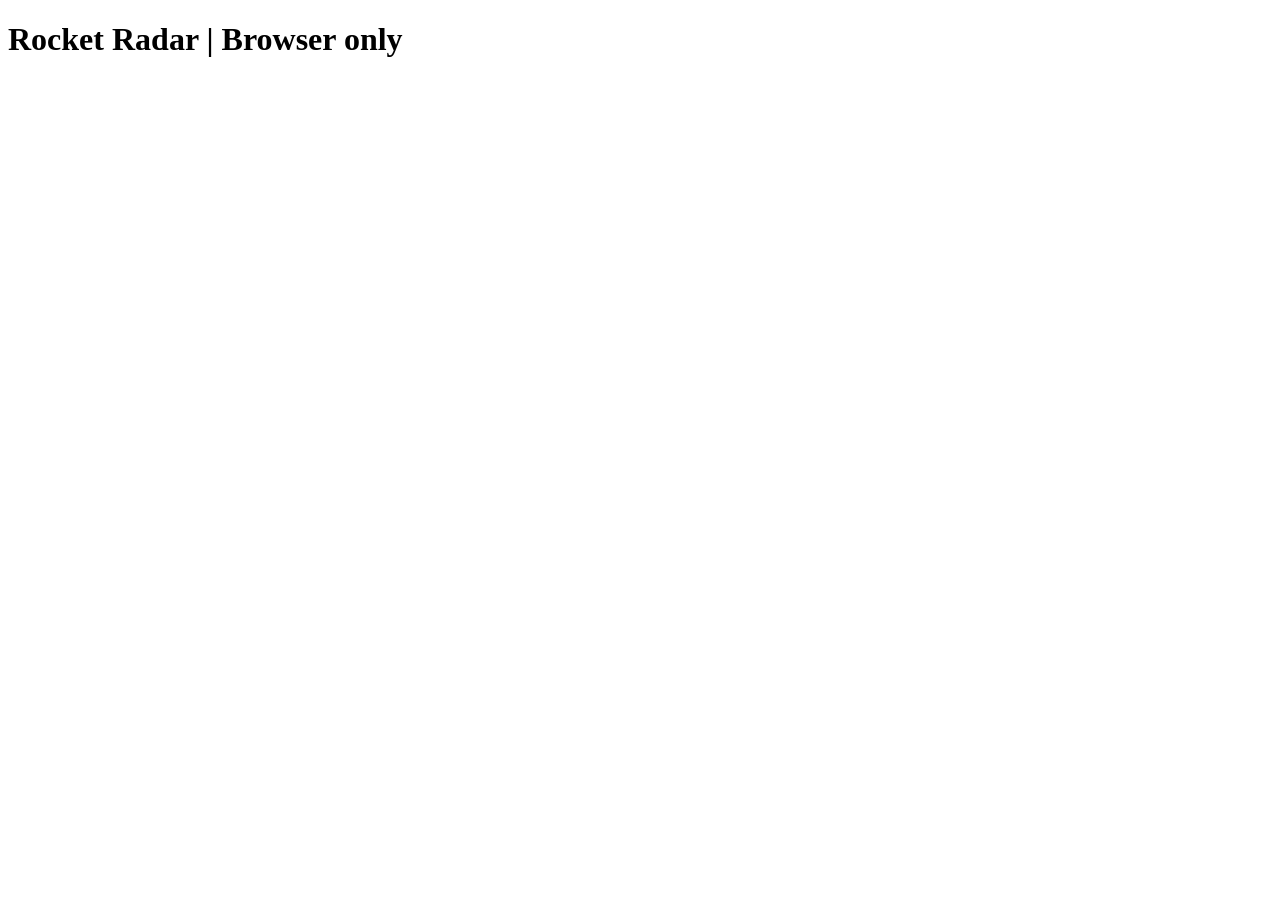
==== index.html @ 7e6109a7 "Init commit" ====
<!doctype html>
<html lang="ru">
    <head>
    <meta charset="utf-8"><meta name="viewport" content="width=device-width,initial-scale=1">
    <title>Rocket Radar | Browser only</title>
</head>
<body>
    <h1>Rocket Radar | Browser only</h1>
</body></html>
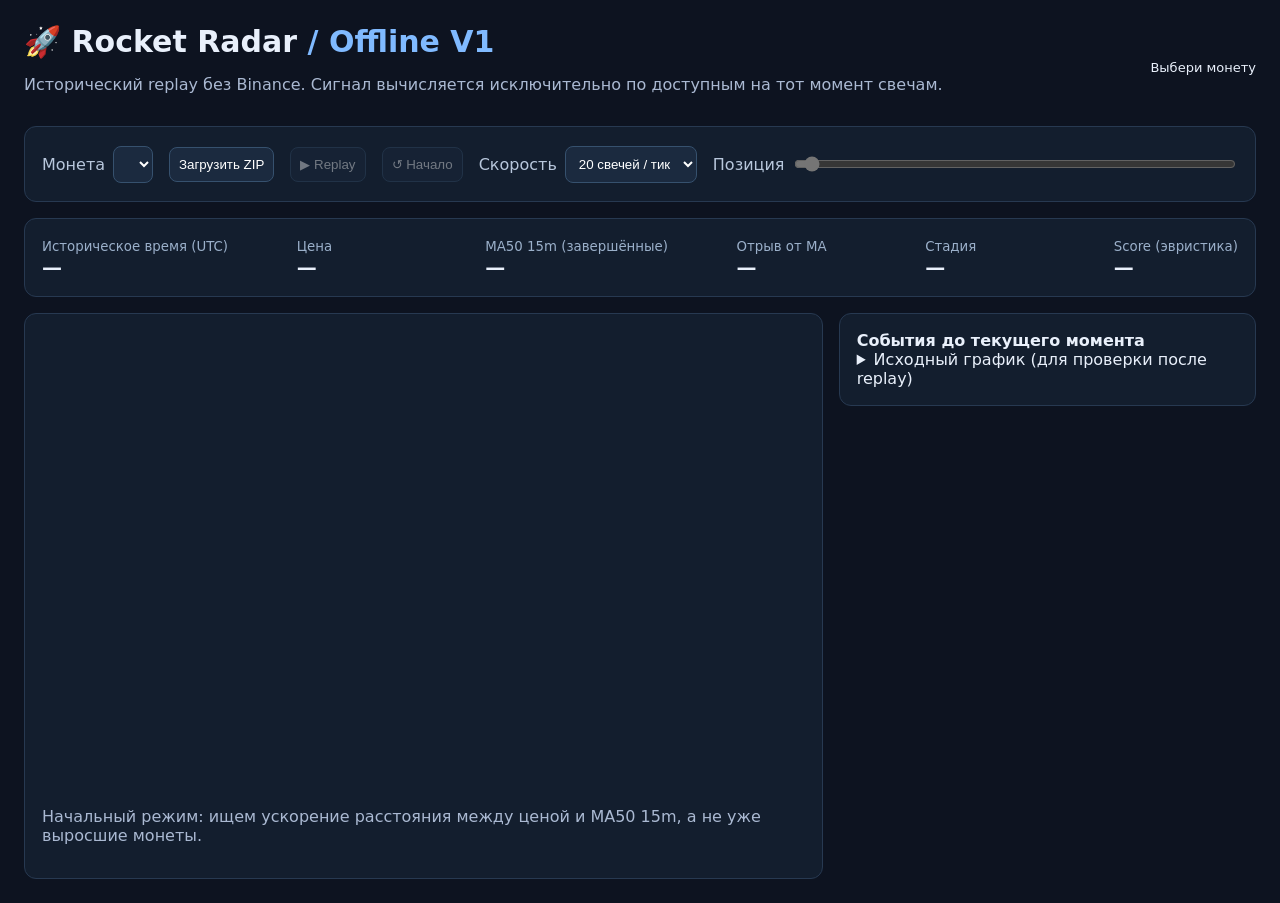
==== commit eff1eba4: "feat: offline Rocket Radar replay UI" ====
--- a/index.html
+++ b/index.html
@@ -1,9 +1,42 @@
 <!doctype html>
 <html lang="ru">
-    <head>
-    <meta charset="utf-8"><meta name="viewport" content="width=device-width,initial-scale=1">
-    <title>Rocket Radar | Browser only</title>
-</head>
+<head><meta charset="utf-8"><meta name="viewport" content="width=device-width, initial-scale=1">
+<title>Rocket Radar — Offline Replay</title>
+<style>
+:root{color-scheme:dark;font-family:system-ui,-apple-system,sans-serif;background:#0d1320;color:#e9f0fb}
+*{box-sizing:border-box}body{margin:0 auto;max-width:1450px;padding:24px}h1{margin:0 0 8px;font-size:30px}p{color:#aab9d2}
+header,.controls,.stats,.layout{display:flex;gap:16px;align-items:center;flex-wrap:wrap}header{justify-content:space-between}
+.panel{border:1px solid #273951;border-radius:12px;background:#131e2e;padding:17px;margin-top:16px}
+.controls label{display:flex;gap:8px;align-items:center;color:#b8c7dc}select,button,input{background:#1b2a3f;color:#fff;border:1px solid #36516e;border-radius:8px;padding:9px}button{cursor:pointer}button:hover{background:#294563}button:disabled{opacity:.4}input[type=range]{flex:1;min-width:150px}
+.stats{justify-content:space-between}.metric{min-width:120px}.metric strong{display:block;font-size:20px}.metric small{color:#9bb0ca}
+#chart{width:100%;height:370px;display:block}#volume{width:100%;height:90px;display:block}.layout{align-items:start}.layout>.panel:first-child{flex:2;min-width:380px}.layout>.panel:last-child{flex:1;min-width:270px}
+#events{max-height:420px;overflow:auto}table{width:100%;border-collapse:collapse;font-size:13px}td,th{text-align:left;padding:9px 5px;border-bottom:1px solid #273951}th{color:#aab9d2}td:first-child{white-space:nowrap}
+.green{color:#3fe3a5}.amber{color:#ffc26c}.gray{color:#9daec5}.blue{color:#80baff}.error{color:#ff8585}
+#status{font-size:13px}#reference{width:100%;border-radius:8px;margin-top:12px}
+</style></head>
 <body>
-    <h1>Rocket Radar | Browser only</h1>
-</body></html>
+<header><div><h1>🚀 Rocket Radar <span class="blue">/ Offline V1</span></h1><p>Исторический replay без Binance. Сигнал вычисляется исключительно по доступным на тот момент свечам.</p></div><span id="status">Выбери монету</span></header>
+<section class="panel controls">
+<label>Монета <select id="symbol"></select></label>
+<button id="load">Загрузить ZIP</button><button id="play" disabled>▶ Replay</button><button id="reset" disabled>↺ Начало</button>
+<label>Скорость <select id="speed"><option value="1">1 свеча / тик</option><option value="5">5 свечей / тик</option><option value="20" selected>20 свечей / тик</option><option value="60">60 свечей / тик</option></select></label>
+<label style="flex:1">Позиция <input id="seek" type="range" min="0" max="100" value="0" disabled></label>
+</section>
+<section class="panel stats">
+<div class="metric"><small>Историческое время (UTC)</small><strong id="clock">—</strong></div>
+<div class="metric"><small>Цена</small><strong id="price">—</strong></div>
+<div class="metric"><small>MA50 15m (завершённые)</small><strong id="ma">—</strong></div>
+<div class="metric"><small>Отрыв от MA</small><strong id="distance">—</strong></div>
+<div class="metric"><small>Стадия</small><strong id="phase">—</strong></div>
+<div class="metric"><small>Score (эвристика)</small><strong id="score">—</strong></div>
+</section>
+<div class="layout">
+<section class="panel"><canvas id="chart" width="900" height="370"></canvas><canvas id="volume" width="900" height="90"></canvas>
+<p id="details">Начальный режим: ищем ускорение расстояния между ценой и MA50 15m, а не уже выросшие монеты.</p>
+</section>
+<section class="panel"><strong>События до текущего момента</strong><div id="events"></div>
+<details><summary>Исходный график (для проверки после replay)</summary><img id="reference" alt="Исходный скриншот монеты"></details>
+</section>
+</div>
+<script type="module" src="./src/app.js"></script>
+</body></html>
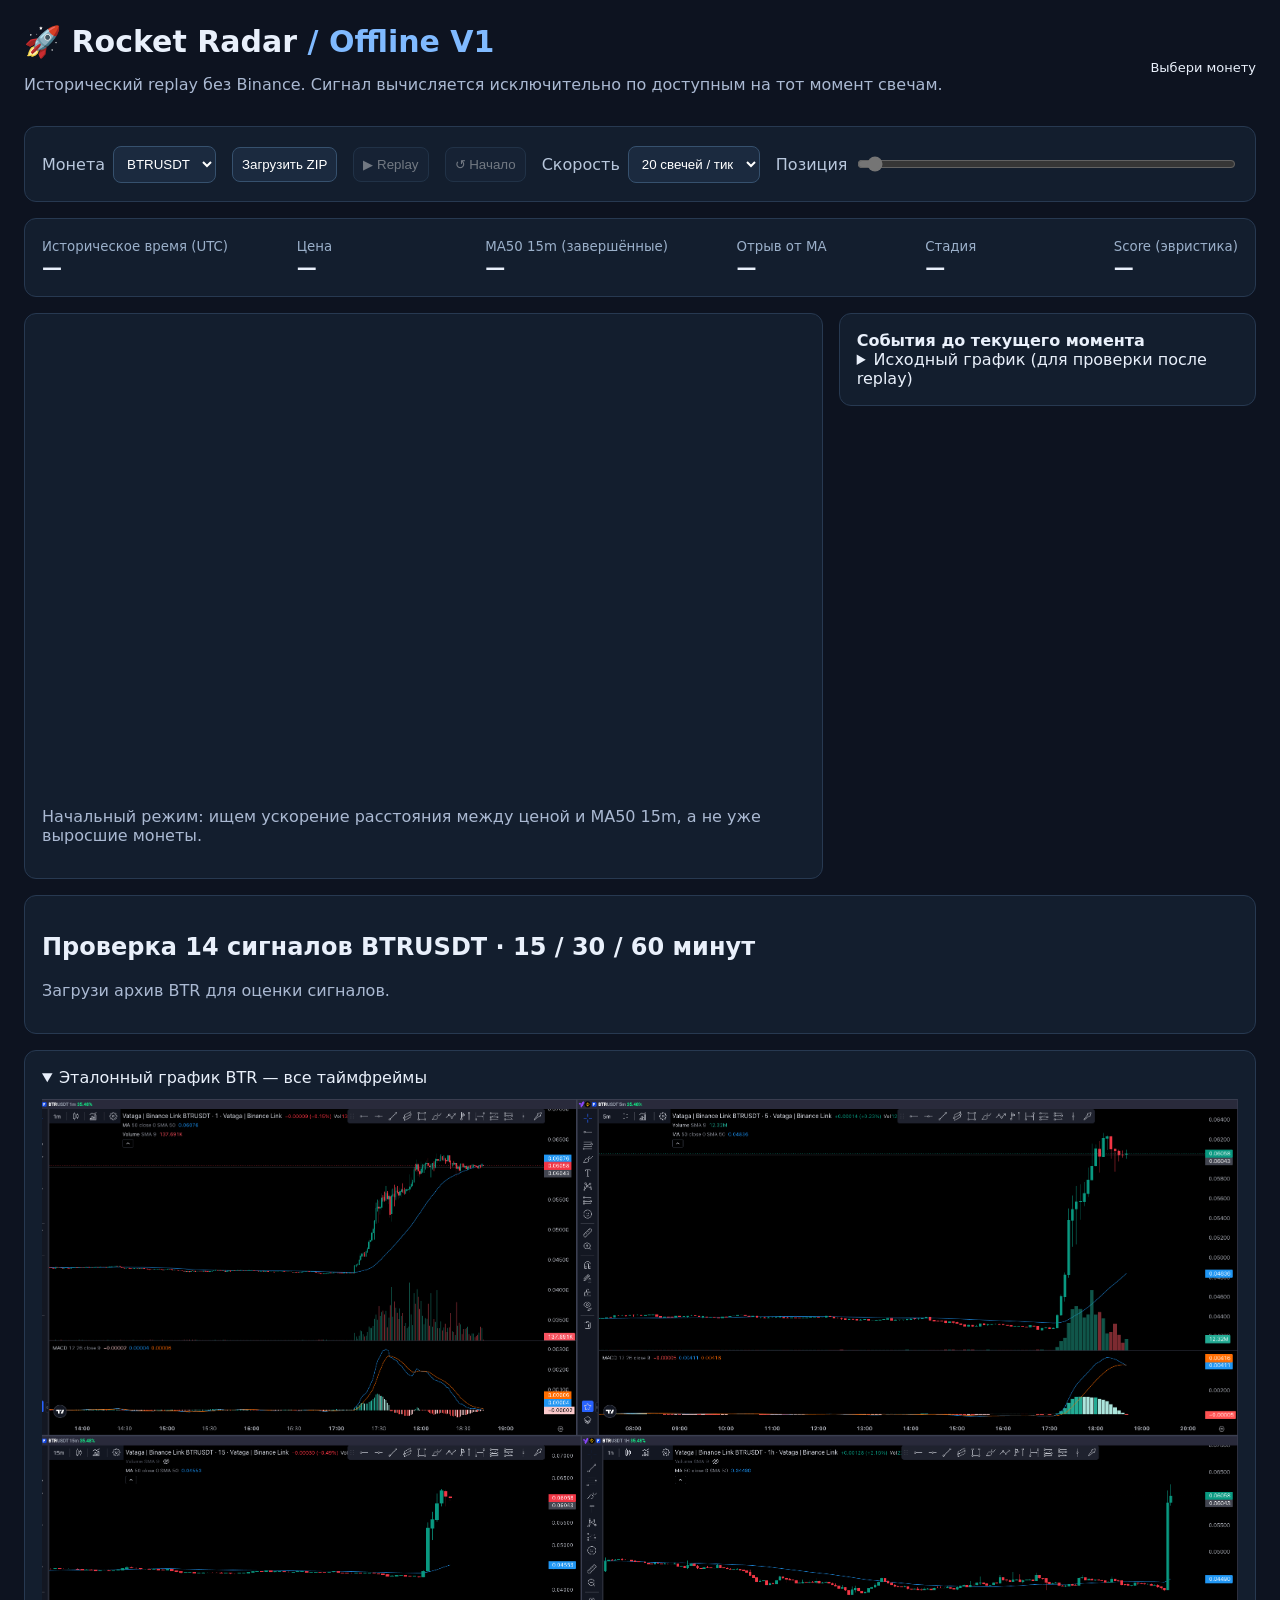
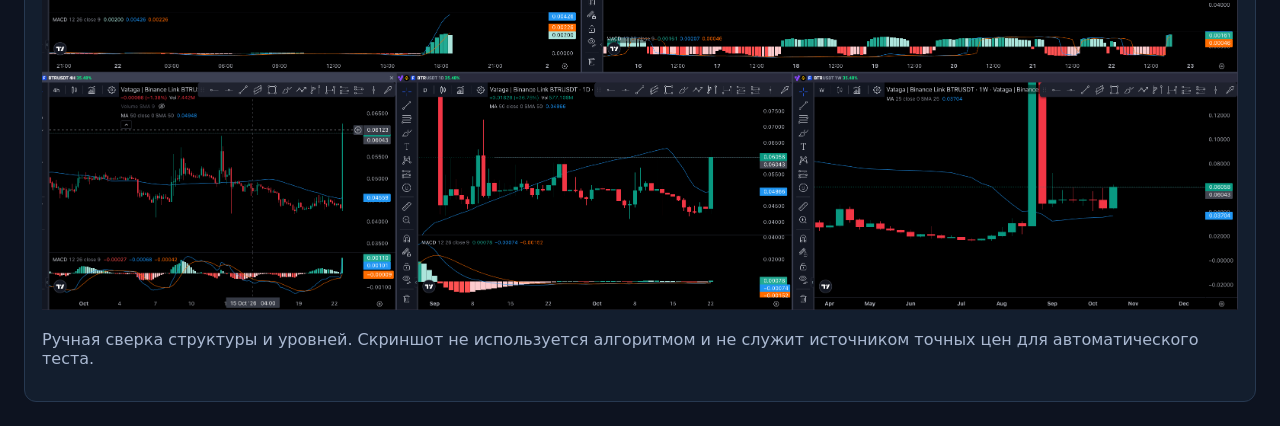
==== commit 922a7cbe: "feat: expose BTR evaluation and multi-timeframe reference chart" ====
--- a/index.html
+++ b/index.html
@@ -38,5 +38,7 @@
 <details><summary>Исходный график (для проверки после replay)</summary><img id="reference" alt="Исходный скриншот монеты"></details>
 </section>
 </div>
+<section class="panel"><h2>Проверка 14 сигналов BTRUSDT · 15 / 30 / 60 минут</h2><div id="evaluation"><p>Загрузи архив BTR для оценки сигналов.</p></div></section>
+<section class="panel"><details open><summary>Эталонный график BTR — все таймфреймы</summary><img src="./data/BTRUSDT/chart.png" alt="BTRUSDT: исходный график с несколькими таймфреймами" style="width:100%;height:auto;margin-top:12px"></details><p>Ручная сверка структуры и уровней. Скриншот не используется алгоритмом и не служит источником точных цен для автоматического теста.</p></section>
 <script type="module" src="./src/app.js"></script>
 </body></html>
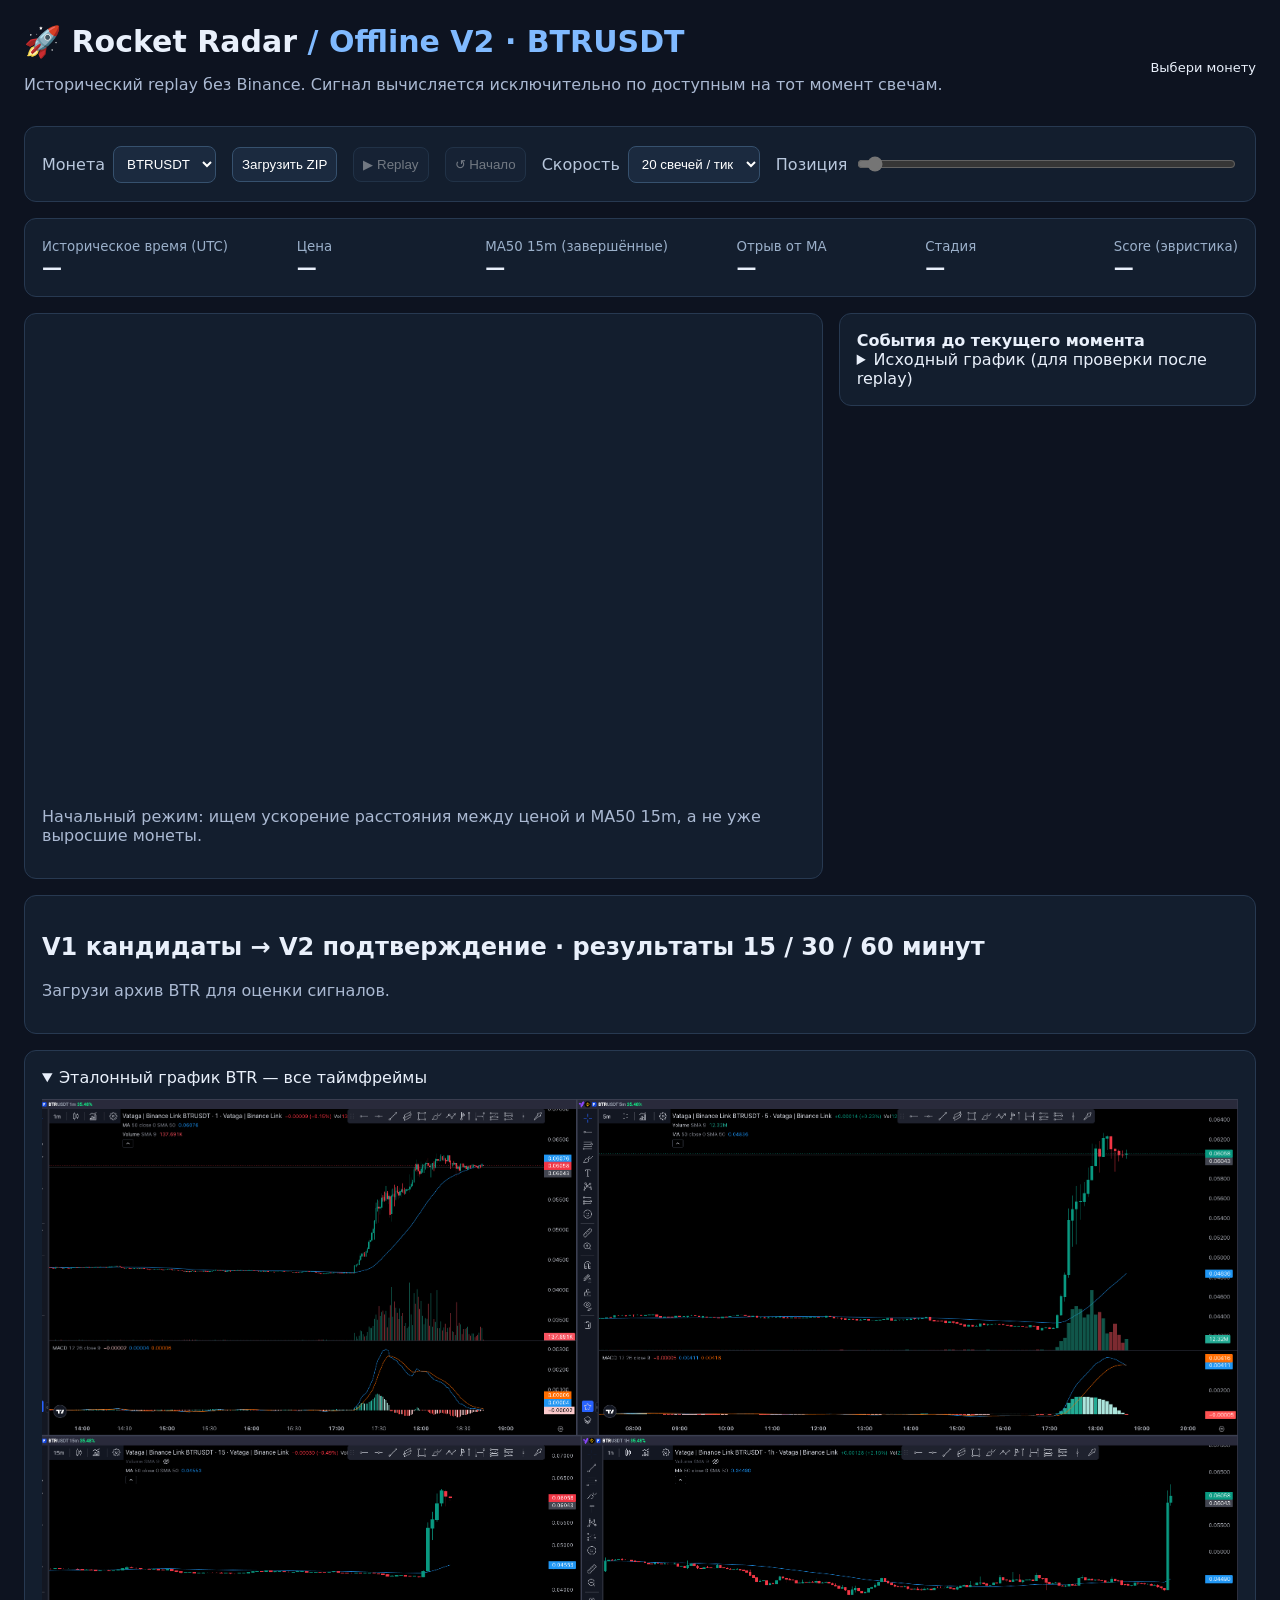
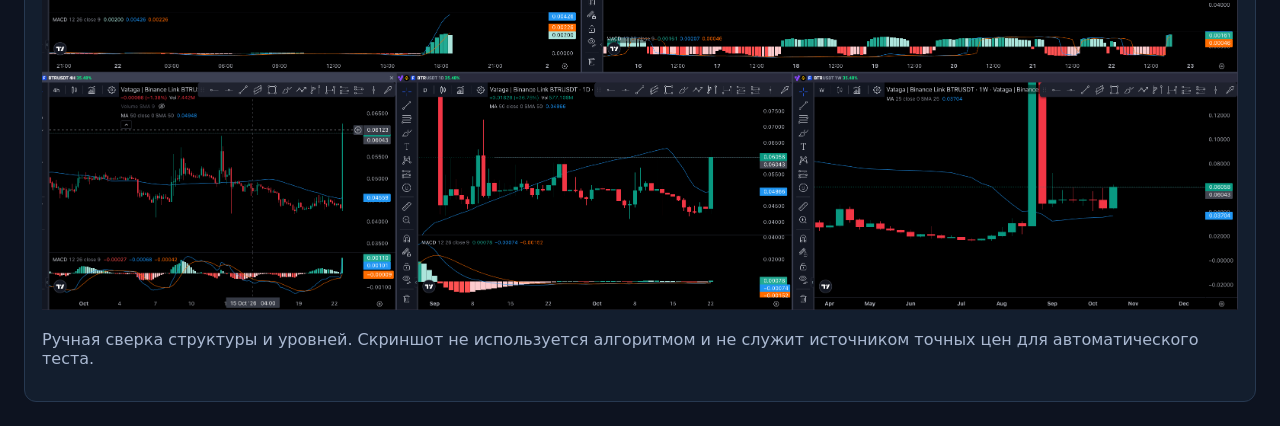
==== commit 9bec63cf: "ui: label BTR confirmation workbench as Offline V2" ====
--- a/index.html
+++ b/index.html
@@ -1,7 +1,7 @@
 <!doctype html>
 <html lang="ru">
 <head><meta charset="utf-8"><meta name="viewport" content="width=device-width, initial-scale=1">
-<title>Rocket Radar — Offline Replay</title>
+<title>Rocket Radar — BTR Offline V2</title>
 <style>
 :root{color-scheme:dark;font-family:system-ui,-apple-system,sans-serif;background:#0d1320;color:#e9f0fb}
 *{box-sizing:border-box}body{margin:0 auto;max-width:1450px;padding:24px}h1{margin:0 0 8px;font-size:30px}p{color:#aab9d2}
@@ -15,7 +15,7 @@
 #status{font-size:13px}#reference{width:100%;border-radius:8px;margin-top:12px}
 </style></head>
 <body>
-<header><div><h1>🚀 Rocket Radar <span class="blue">/ Offline V1</span></h1><p>Исторический replay без Binance. Сигнал вычисляется исключительно по доступным на тот момент свечам.</p></div><span id="status">Выбери монету</span></header>
+<header><div><h1>🚀 Rocket Radar <span class="blue">/ Offline V2 · BTRUSDT</span></h1><p>Исторический replay без Binance. Сигнал вычисляется исключительно по доступным на тот момент свечам.</p></div><span id="status">Выбери монету</span></header>
 <section class="panel controls">
 <label>Монета <select id="symbol"></select></label>
 <button id="load">Загрузить ZIP</button><button id="play" disabled>▶ Replay</button><button id="reset" disabled>↺ Начало</button>
@@ -38,7 +38,7 @@
 <details><summary>Исходный график (для проверки после replay)</summary><img id="reference" alt="Исходный скриншот монеты"></details>
 </section>
 </div>
-<section class="panel"><h2>Проверка 14 сигналов BTRUSDT · 15 / 30 / 60 минут</h2><div id="evaluation"><p>Загрузи архив BTR для оценки сигналов.</p></div></section>
+<section class="panel"><h2>V1 кандидаты → V2 подтверждение · результаты 15 / 30 / 60 минут</h2><div id="evaluation"><p>Загрузи архив BTR для оценки сигналов.</p></div></section>
 <section class="panel"><details open><summary>Эталонный график BTR — все таймфреймы</summary><img src="./data/BTRUSDT/chart.png" alt="BTRUSDT: исходный график с несколькими таймфреймами" style="width:100%;height:auto;margin-top:12px"></details><p>Ручная сверка структуры и уровней. Скриншот не используется алгоритмом и не служит источником точных цен для автоматического теста.</p></section>
 <script type="module" src="./src/app.js"></script>
 </body></html>
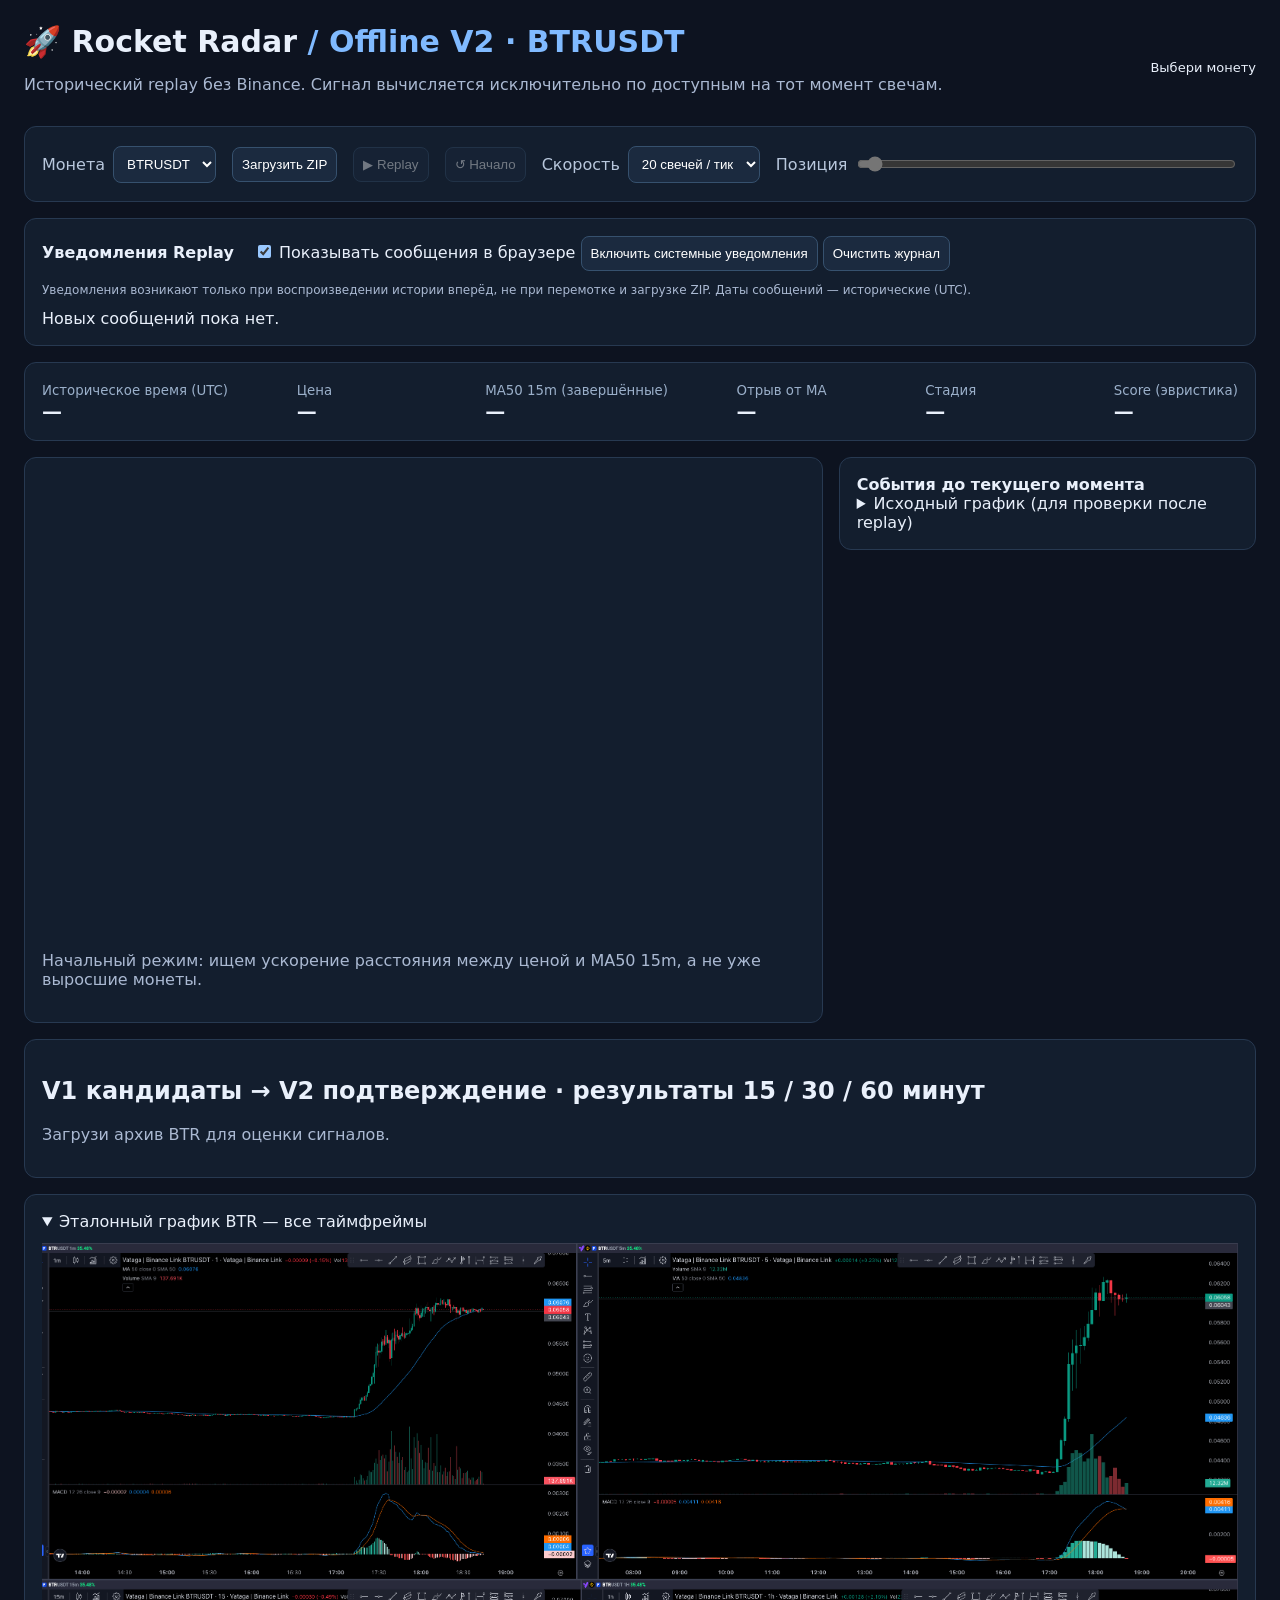
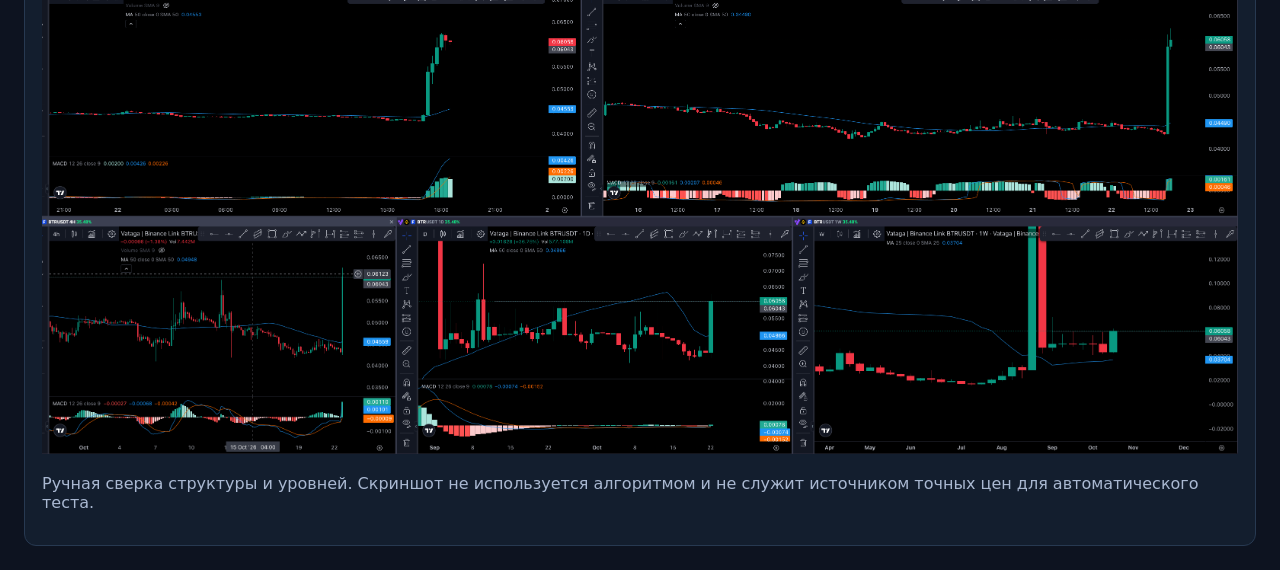
==== commit ff076a6a: "ui: replay alerts controls and visible toast notification tray" ====
--- a/index.html
+++ b/index.html
@@ -22,6 +22,14 @@
 <label>Скорость <select id="speed"><option value="1">1 свеча / тик</option><option value="5">5 свечей / тик</option><option value="20" selected>20 свечей / тик</option><option value="60">60 свечей / тик</option></select></label>
 <label style="flex:1">Позиция <input id="seek" type="range" min="0" max="100" value="0" disabled></label>
 </section>
+<section class="panel"><strong>Уведомления Replay</strong>
+<label style="margin-left:15px"><input type="checkbox" id="alerts-enabled" checked> Показывать сообщения в браузере</label>
+<button type="button" id="system-notify">Включить системные уведомления</button>
+<button type="button" id="clear-alerts">Очистить журнал</button>
+<p style="font-size:12px">Уведомления возникают только при воспроизведении истории вперёд, не при перемотке и загрузке ZIP. Даты сообщений — исторические (UTC).</p>
+<div id="notification-log" aria-live="polite">Новых сообщений пока нет.</div>
+</section>
+<div id="toast-stack" aria-live="polite" aria-atomic="false"></div>
 <section class="panel stats">
 <div class="metric"><small>Историческое время (UTC)</small><strong id="clock">—</strong></div>
 <div class="metric"><small>Цена</small><strong id="price">—</strong></div>
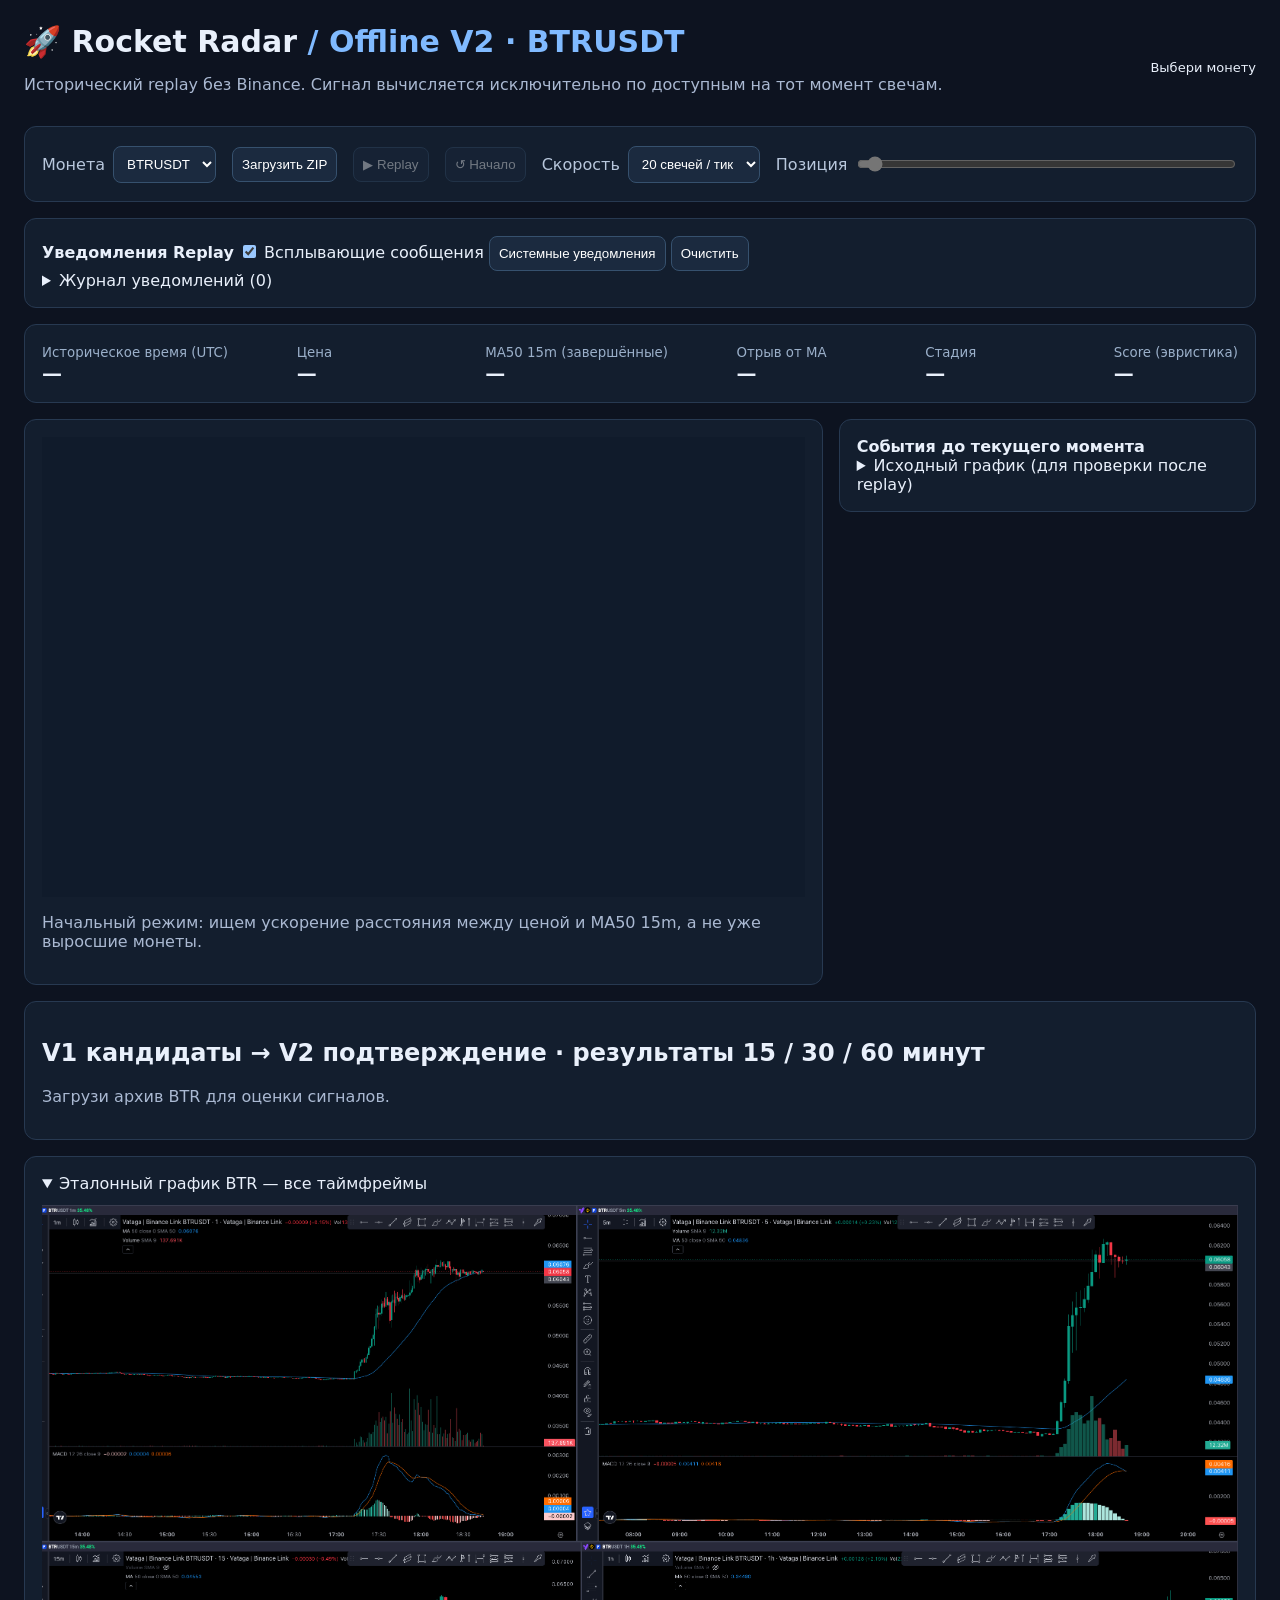
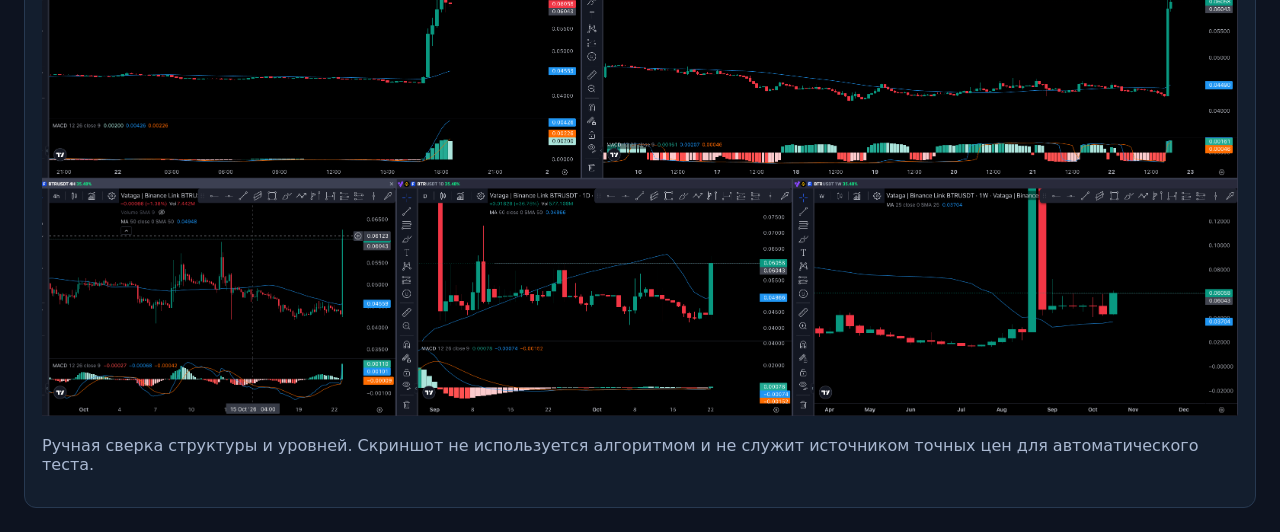
==== commit c76e8799: "ui: compact replay notification controls and collapsed journal" ====
--- a/index.html
+++ b/index.html
@@ -9,7 +9,7 @@
 .panel{border:1px solid #273951;border-radius:12px;background:#131e2e;padding:17px;margin-top:16px}
 .controls label{display:flex;gap:8px;align-items:center;color:#b8c7dc}select,button,input{background:#1b2a3f;color:#fff;border:1px solid #36516e;border-radius:8px;padding:9px}button{cursor:pointer}button:hover{background:#294563}button:disabled{opacity:.4}input[type=range]{flex:1;min-width:150px}
 .stats{justify-content:space-between}.metric{min-width:120px}.metric strong{display:block;font-size:20px}.metric small{color:#9bb0ca}
-#chart{width:100%;height:370px;display:block}#volume{width:100%;height:90px;display:block}.layout{align-items:start}.layout>.panel:first-child{flex:2;min-width:380px}.layout>.panel:last-child{flex:1;min-width:270px}
+#chart{width:100%;height:370px;display:block;background:#101b2b}#volume{width:100%;height:90px;display:block;background:#101b2b}.layout{align-items:start}.layout>.panel:first-child{flex:2;min-width:380px}.layout>.panel:last-child{flex:1;min-width:270px}
 #events{max-height:420px;overflow:auto}table{width:100%;border-collapse:collapse;font-size:13px}td,th{text-align:left;padding:9px 5px;border-bottom:1px solid #273951}th{color:#aab9d2}td:first-child{white-space:nowrap}
 .green{color:#3fe3a5}.amber{color:#ffc26c}.gray{color:#9daec5}.blue{color:#80baff}.error{color:#ff8585}
 #status{font-size:13px}#reference{width:100%;border-radius:8px;margin-top:12px}
@@ -22,12 +22,14 @@
 <label>Скорость <select id="speed"><option value="1">1 свеча / тик</option><option value="5">5 свечей / тик</option><option value="20" selected>20 свечей / тик</option><option value="60">60 свечей / тик</option></select></label>
 <label style="flex:1">Позиция <input id="seek" type="range" min="0" max="100" value="0" disabled></label>
 </section>
-<section class="panel"><strong>Уведомления Replay</strong>
-<label style="margin-left:15px"><input type="checkbox" id="alerts-enabled" checked> Показывать сообщения в браузере</label>
-<button type="button" id="system-notify">Включить системные уведомления</button>
-<button type="button" id="clear-alerts">Очистить журнал</button>
-<p style="font-size:12px">Уведомления возникают только при воспроизведении истории вперёд, не при перемотке и загрузке ZIP. Даты сообщений — исторические (UTC).</p>
-<div id="notification-log" aria-live="polite">Новых сообщений пока нет.</div>
+<section class="panel" id="alerts-panel">
+<div class="notification-toolbar"><strong>Уведомления Replay</strong>
+<label><input type="checkbox" id="alerts-enabled" checked> Всплывающие сообщения</label>
+<button type="button" id="system-notify">Системные уведомления</button>
+<button type="button" id="clear-alerts">Очистить</button>
+</div>
+<details id="notification-details"><summary>Журнал уведомлений (<span id="alert-count">0</span>)</summary>
+<div id="notification-log">Новых сообщений пока нет.</div></details>
 </section>
 <div id="toast-stack" aria-live="polite" aria-atomic="false"></div>
 <section class="panel stats">
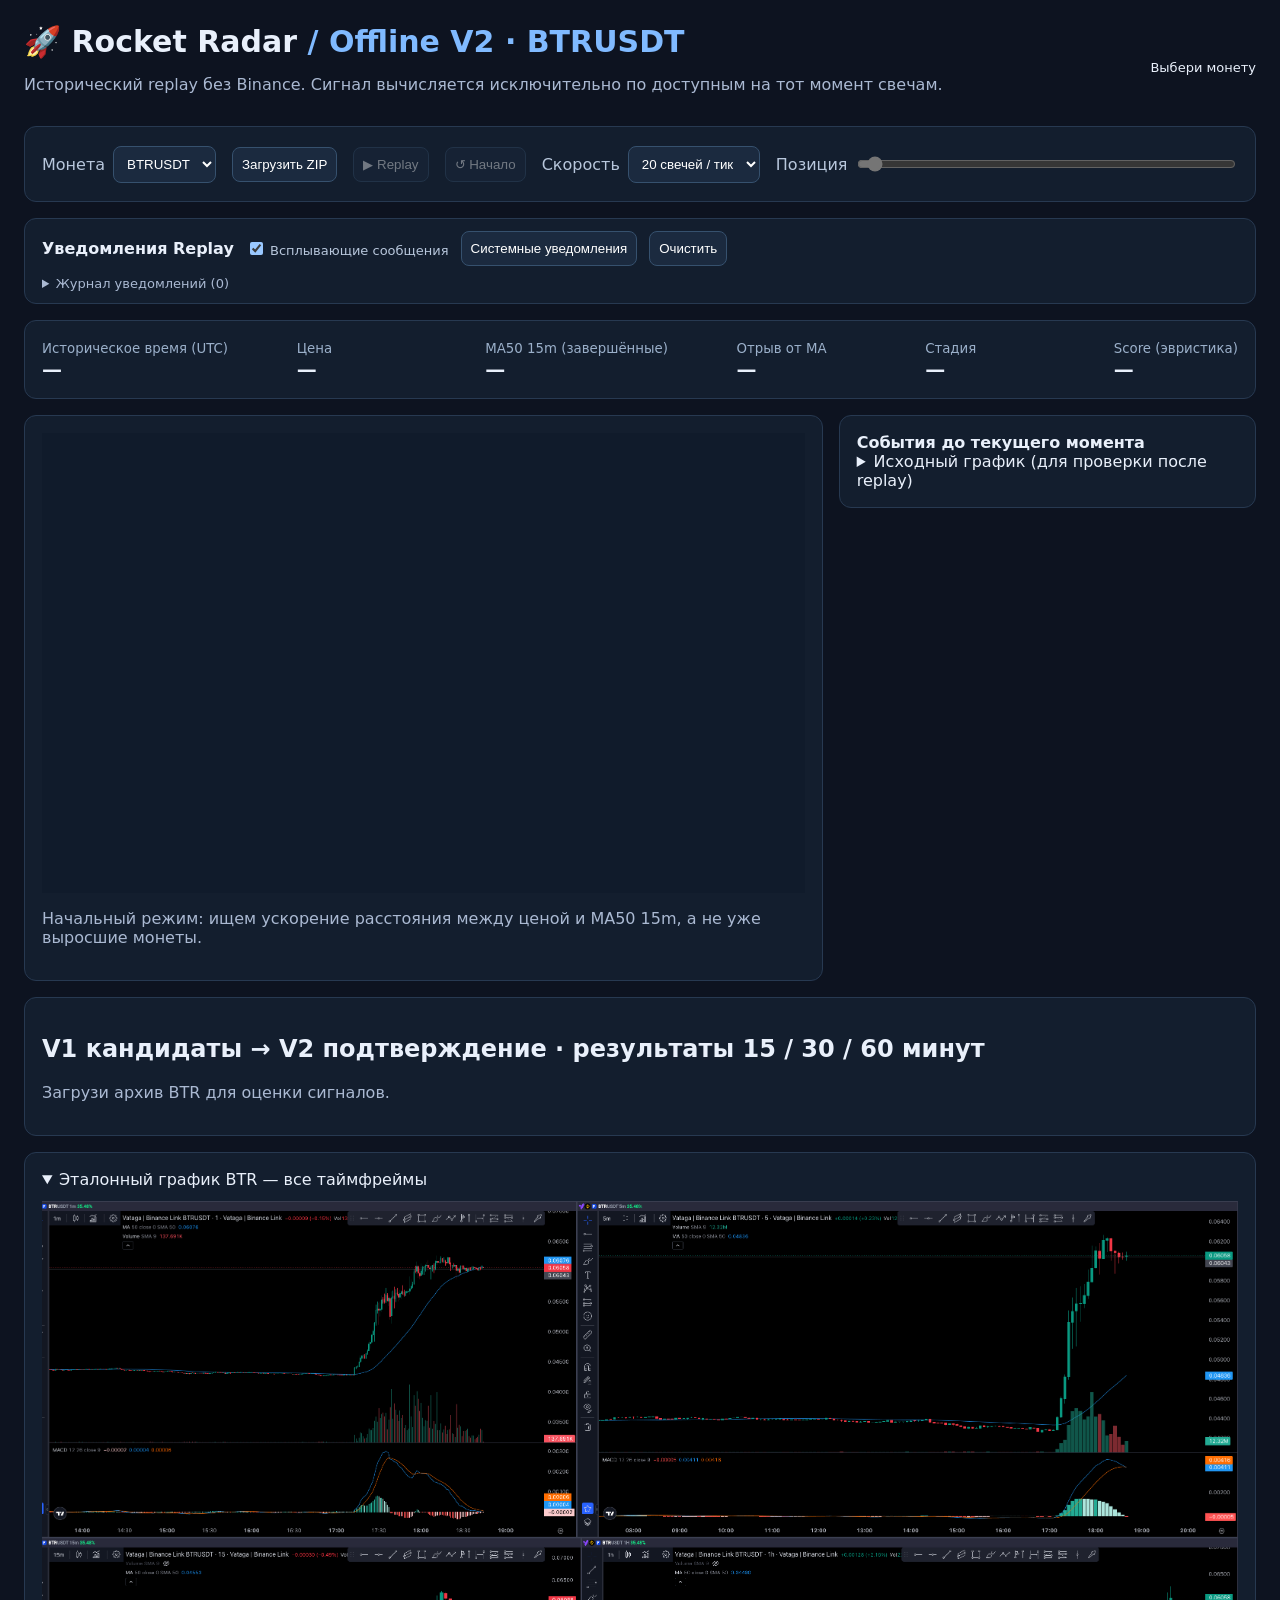
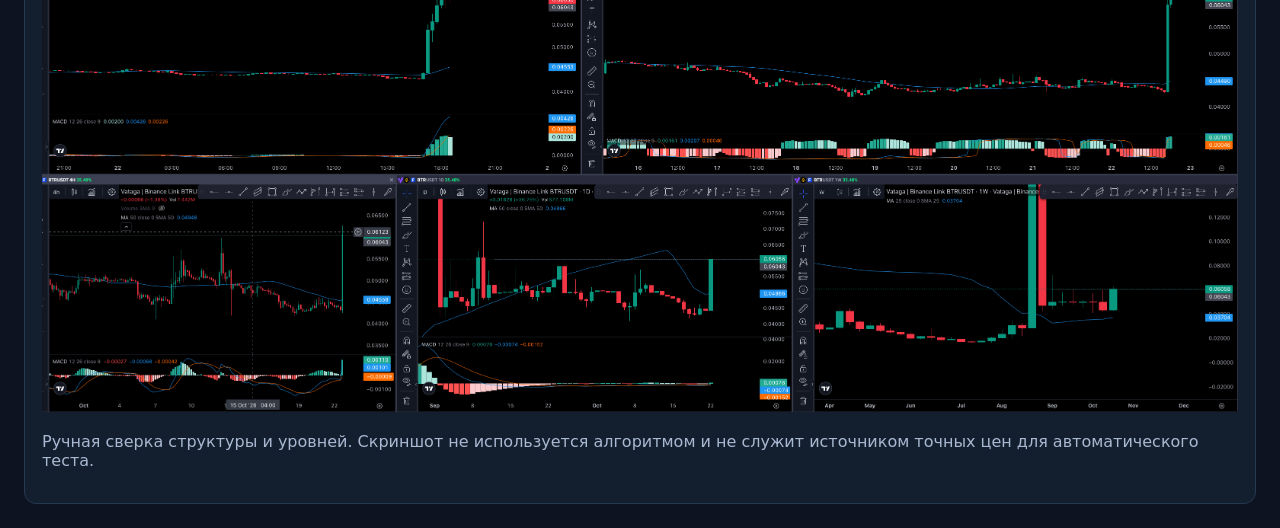
==== commit 21e0498c: "fix: add missing toast and collapsed journal styles" ====
--- a/index.html
+++ b/index.html
@@ -13,6 +13,16 @@
 #events{max-height:420px;overflow:auto}table{width:100%;border-collapse:collapse;font-size:13px}td,th{text-align:left;padding:9px 5px;border-bottom:1px solid #273951}th{color:#aab9d2}td:first-child{white-space:nowrap}
 .green{color:#3fe3a5}.amber{color:#ffc26c}.gray{color:#9daec5}.blue{color:#80baff}.error{color:#ff8585}
 #status{font-size:13px}#reference{width:100%;border-radius:8px;margin-top:12px}
+#alerts-panel{padding:12px 17px}
+.notification-toolbar{display:flex;align-items:center;gap:12px;flex-wrap:wrap}
+.notification-toolbar label{font-size:13px;color:#b8c7dc}
+#notification-details{margin-top:10px}
+#notification-details summary{color:#aab9d2;cursor:pointer;font-size:13px}
+#notification-log{margin-top:10px;display:flex;flex-direction:column;align-items:start;gap:5px;max-height:260px;overflow:auto}
+#notification-log button{max-width:100%;text-align:left;white-space:normal;font-size:12px;padding:7px 9px}
+#toast-stack{position:fixed;right:18px;top:16px;z-index:1000;display:grid;gap:9px;max-width:min(390px,calc(100vw - 36px));pointer-events:none}
+.alert-toast{pointer-events:auto;background:#182537;border:1px solid #ffc26c;border-left:5px solid #ffc26c;border-radius:9px;padding:11px 14px;box-shadow:0 10px 34px #000a;white-space:pre-line;cursor:pointer;font-size:13px}
+.alert-toast.confirmed{border-color:#3fe3a5}.alert-toast strong{display:block;margin-bottom:5px}.alert-toast small{color:#b9c9dc}
 </style></head>
 <body>
 <header><div><h1>🚀 Rocket Radar <span class="blue">/ Offline V2 · BTRUSDT</span></h1><p>Исторический replay без Binance. Сигнал вычисляется исключительно по доступным на тот момент свечам.</p></div><span id="status">Выбери монету</span></header>
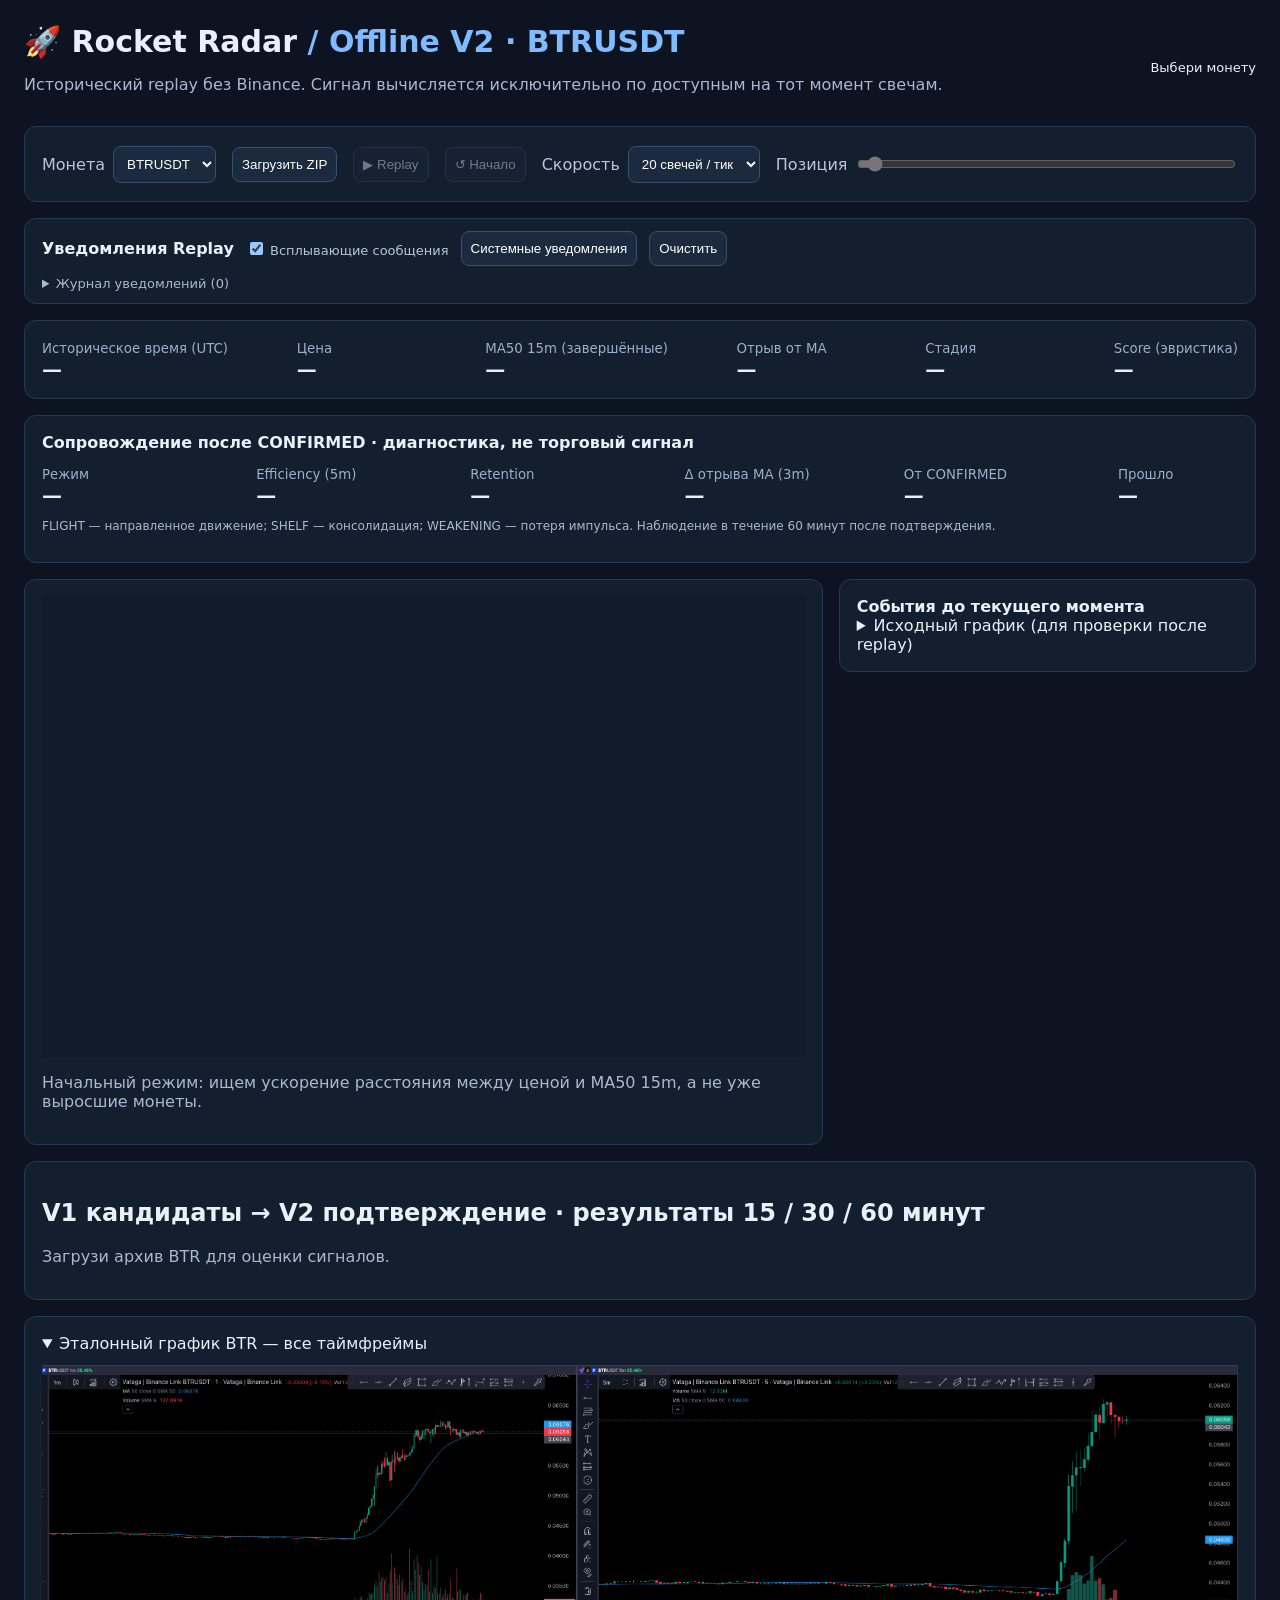
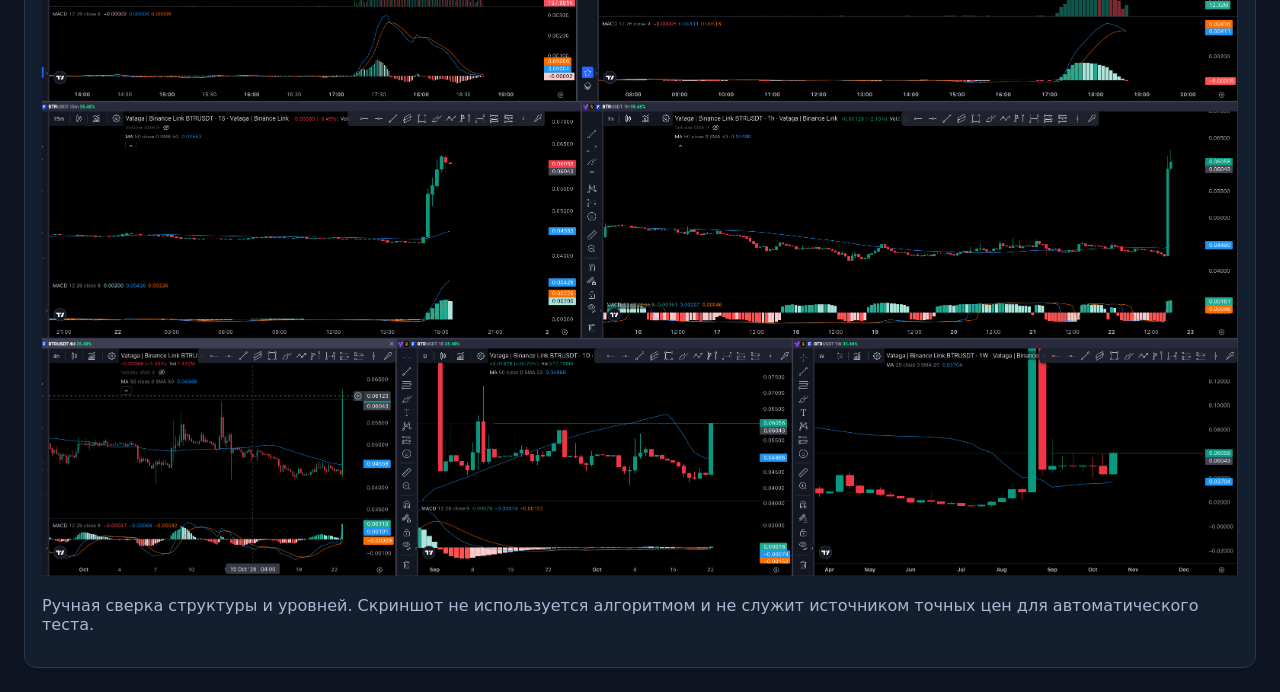
==== commit f0d56109: "ui: add post-confirmation diagnostics dashboard" ====
--- a/index.html
+++ b/index.html
@@ -50,6 +50,17 @@
 <div class="metric"><small>Стадия</small><strong id="phase">—</strong></div>
 <div class="metric"><small>Score (эвристика)</small><strong id="score">—</strong></div>
 </section>
+<section class="panel">
+<strong>Сопровождение после CONFIRMED · диагностика, не торговый сигнал</strong>
+<div class="stats" style="margin-top:12px">
+<div class="metric"><small>Режим</small><strong id="follow-status">—</strong></div>
+<div class="metric"><small>Efficiency (5m)</small><strong id="follow-efficiency">—</strong></div>
+<div class="metric"><small>Retention</small><strong id="follow-retention">—</strong></div>
+<div class="metric"><small>Δ отрыва MA (3m)</small><strong id="follow-separation">—</strong></div>
+<div class="metric"><small>От CONFIRMED</small><strong id="follow-change">—</strong></div>
+<div class="metric"><small>Прошло</small><strong id="follow-elapsed">—</strong></div>
+</div><p style="font-size:12px">FLIGHT — направленное движение; SHELF — консолидация; WEAKENING — потеря импульса. Наблюдение в течение 60 минут после подтверждения.</p>
+</section>
 <div class="layout">
 <section class="panel"><canvas id="chart" width="900" height="370"></canvas><canvas id="volume" width="900" height="90"></canvas>
 <p id="details">Начальный режим: ищем ускорение расстояния между ценой и MA50 15m, а не уже выросшие монеты.</p>
